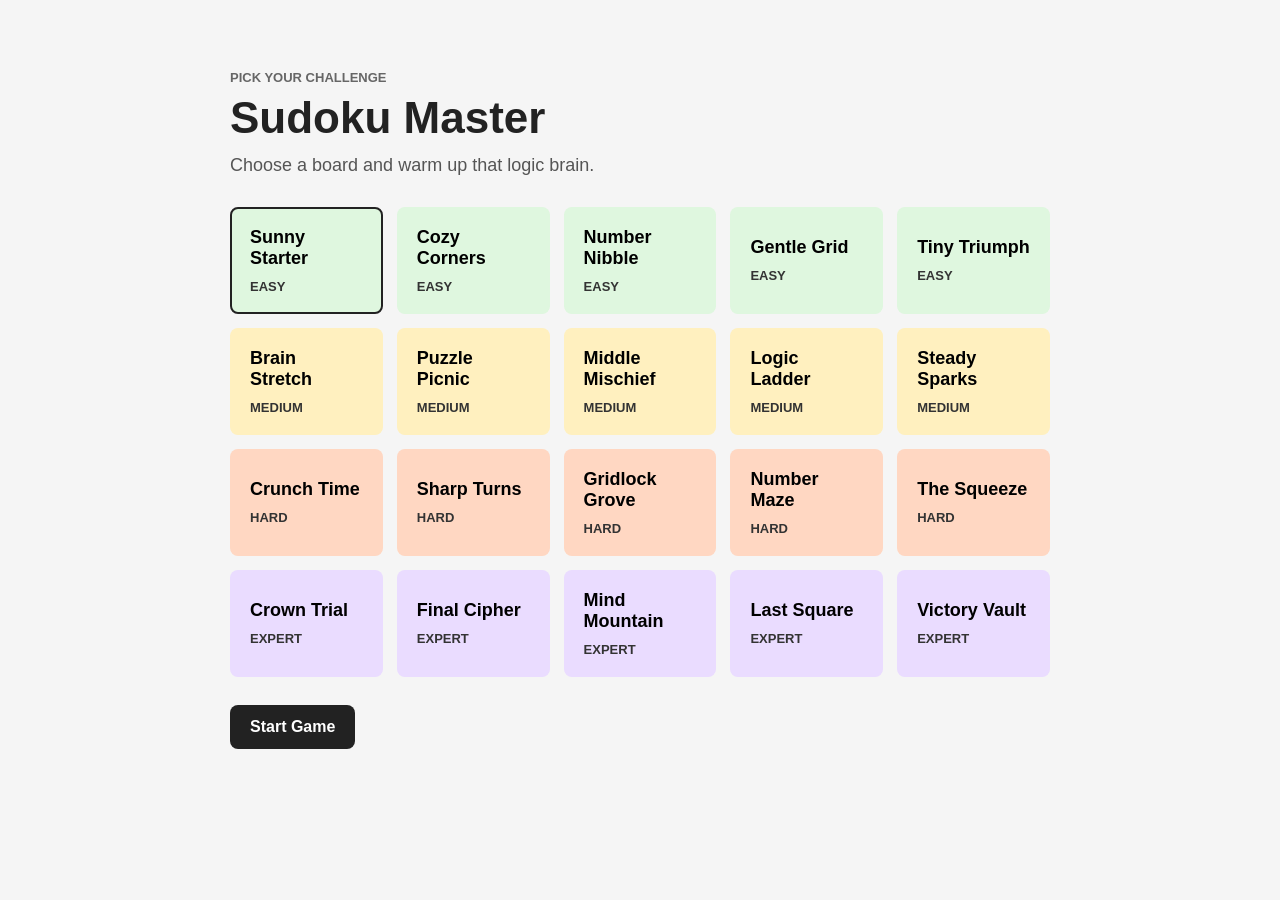
==== index.html @ 23795c08 "change to index.html" ====
<!DOCTYPE html>
<html lang="en">
<head>
    <meta charset="UTF-8">
    <meta name="viewport" content="width=device-width, initial-scale=1.0">
    <title>Sudoku Master</title>
    <link rel="stylesheet" href="css/style.css">
</head>
<body>
    <main>
        <p class="eyebrow">Pick your challenge</p>
        <h1>Sudoku Master</h1>
        <p class="intro">Choose a board and warm up that logic brain.</p>

        <form action="game.html" method="get" id="puzzleForm">
            <input type="hidden" name="puzzle" id="selectedPuzzle">
            <section class="puzzles" id="puzzles"></section>
            <button class="start" type="submit">Start Game</button>
        </form>
    </main>

    <script src="js/sudoku.js"></script>
</body>
</html>
---- css/style.css ----
body {
    margin: 0;
    font-family: Arial, sans-serif;
    background: #f5f5f5;
    color: #222;
}

main {
    max-width: 820px;
    margin: 44px auto;
    padding: 24px;
}

h1 {
    margin: 0;
    font-size: 44px;
    line-height: 1;
}

p {
    line-height: 1.5;
}

.eyebrow {
    margin: 0 0 8px;
    color: #666;
    font-size: 13px;
    font-weight: bold;
    text-transform: uppercase;
}

.intro,
#message {
    margin: 12px 0 0;
    color: #555;
    font-size: 18px;
}

.puzzles {
    display: grid;
    grid-template-columns: repeat(auto-fit, minmax(150px, 1fr));
    gap: 14px;
    margin: 28px 0;
}

.card {
    border: 2px solid transparent;
    border-radius: 8px;
    padding: 18px;
    text-align: left;
    cursor: pointer;
    background: white;
}

.card strong,
.card span {
    display: block;
}

.card strong {
    font-size: 18px;
}

.card span {
    margin-top: 10px;
    color: #333;
    font-size: 13px;
    font-weight: bold;
    text-transform: uppercase;
}

.card.selected {
    border-color: #222;
}

.easy { background: #dff7df; }
.medium { background: #fff0bf; }
.hard { background: #ffd7c2; }
.expert { background: #eadcff; }

.start {
    border: 0;
    border-radius: 8px;
    padding: 13px 20px;
    background: #222;
    color: white;
    cursor: pointer;
    font-size: 16px;
    font-weight: bold;
}

.back {
    display: inline-block;
    margin-bottom: 18px;
    color: #555;
    font-weight: bold;
    text-decoration: none;
}

.board {
    display: grid;
    grid-template-columns: repeat(9, 56px);
    width: fit-content;
    margin-top: 26px;
    border: 3px solid #222;
    background: #222;
}

.cell {
    width: 56px;
    height: 56px;
    box-sizing: border-box;
    border: 1px solid #999;
    text-align: center;
    font-size: 26px;
    font-weight: bold;
    background: white;
}

.cell:nth-child(3n) {
    border-right: 3px solid #222;
}

.cell:nth-child(9n) {
    border-right: 1px solid #999;
}

.cell:nth-child(n + 19):nth-child(-n + 27),
.cell:nth-child(n + 46):nth-child(-n + 54) {
    border-bottom: 3px solid #222;
}

.fixed {
    background: #eee;
    color: #111;
}

.wrong {
    background: #ffd6d6;
}

.correct {
    background: #d8f5d1;
}
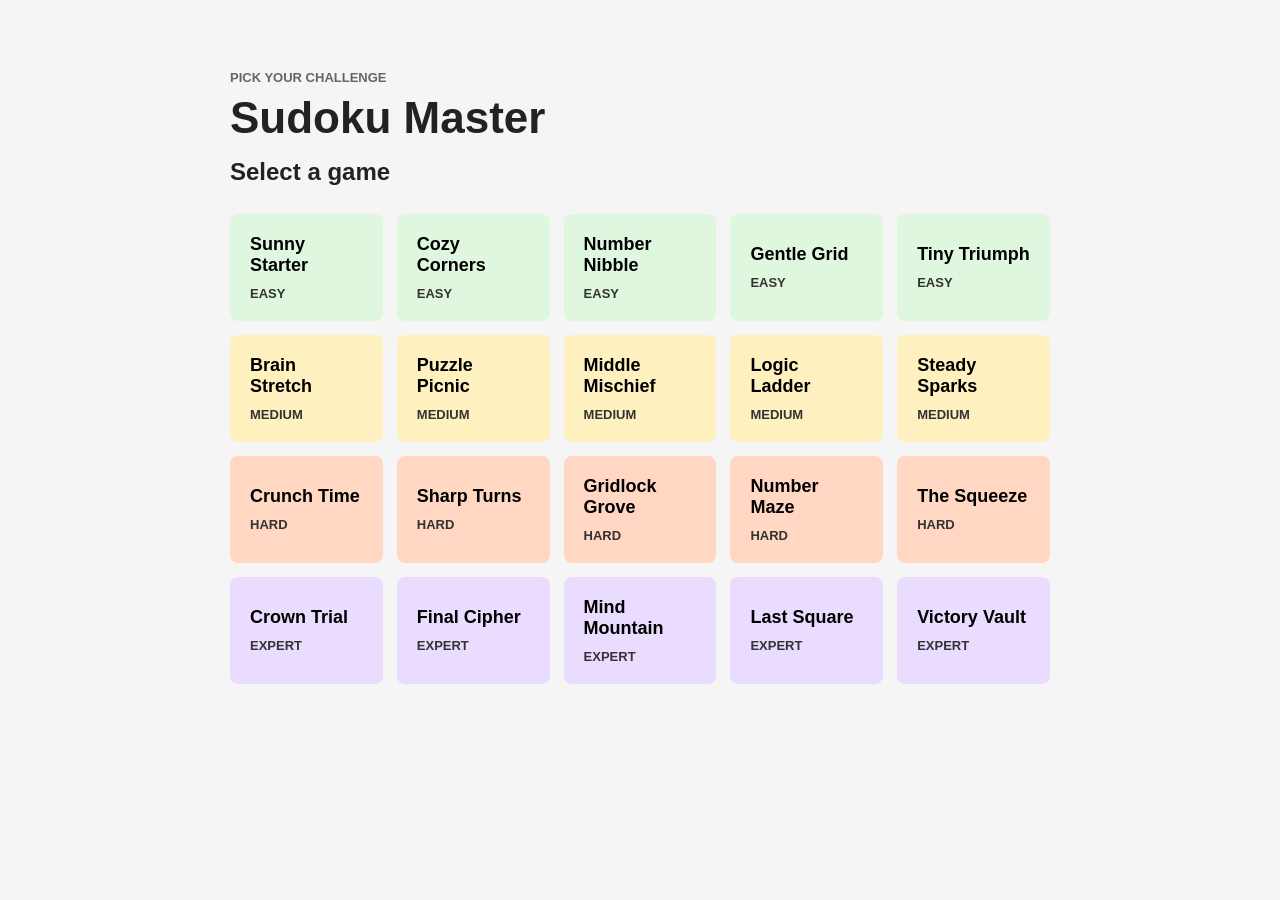
==== commit 63878926: "Remove the submit button" ====
--- a/index.html
+++ b/index.html
@@ -10,12 +10,10 @@
     <main>
         <p class="eyebrow">Pick your challenge</p>
         <h1>Sudoku Master</h1>
-        <p class="intro">Choose a board and warm up that logic brain.</p>
+        <h2>Select a game</h2>
 
         <form action="game.html" method="get" id="puzzleForm">
-            <input type="hidden" name="puzzle" id="selectedPuzzle">
             <section class="puzzles" id="puzzles"></section>
-            <button class="start" type="submit">Start Game</button>
         </form>
     </main>
 
--- a/css/style.css
+++ b/css/style.css
@@ -15,6 +15,11 @@
     margin: 0;
     font-size: 44px;
     line-height: 1;
+}
+
+h2 {
+    margin: 18px 0 0;
+    font-size: 24px;
 }
 
 p {
@@ -69,25 +74,10 @@
     text-transform: uppercase;
 }
 
-.card.selected {
-    border-color: #222;
-}
-
 .easy { background: #dff7df; }
 .medium { background: #fff0bf; }
 .hard { background: #ffd7c2; }
 .expert { background: #eadcff; }
-
-.start {
-    border: 0;
-    border-radius: 8px;
-    padding: 13px 20px;
-    background: #222;
-    color: white;
-    cursor: pointer;
-    font-size: 16px;
-    font-weight: bold;
-}
 
 .back {
     display: inline-block;
